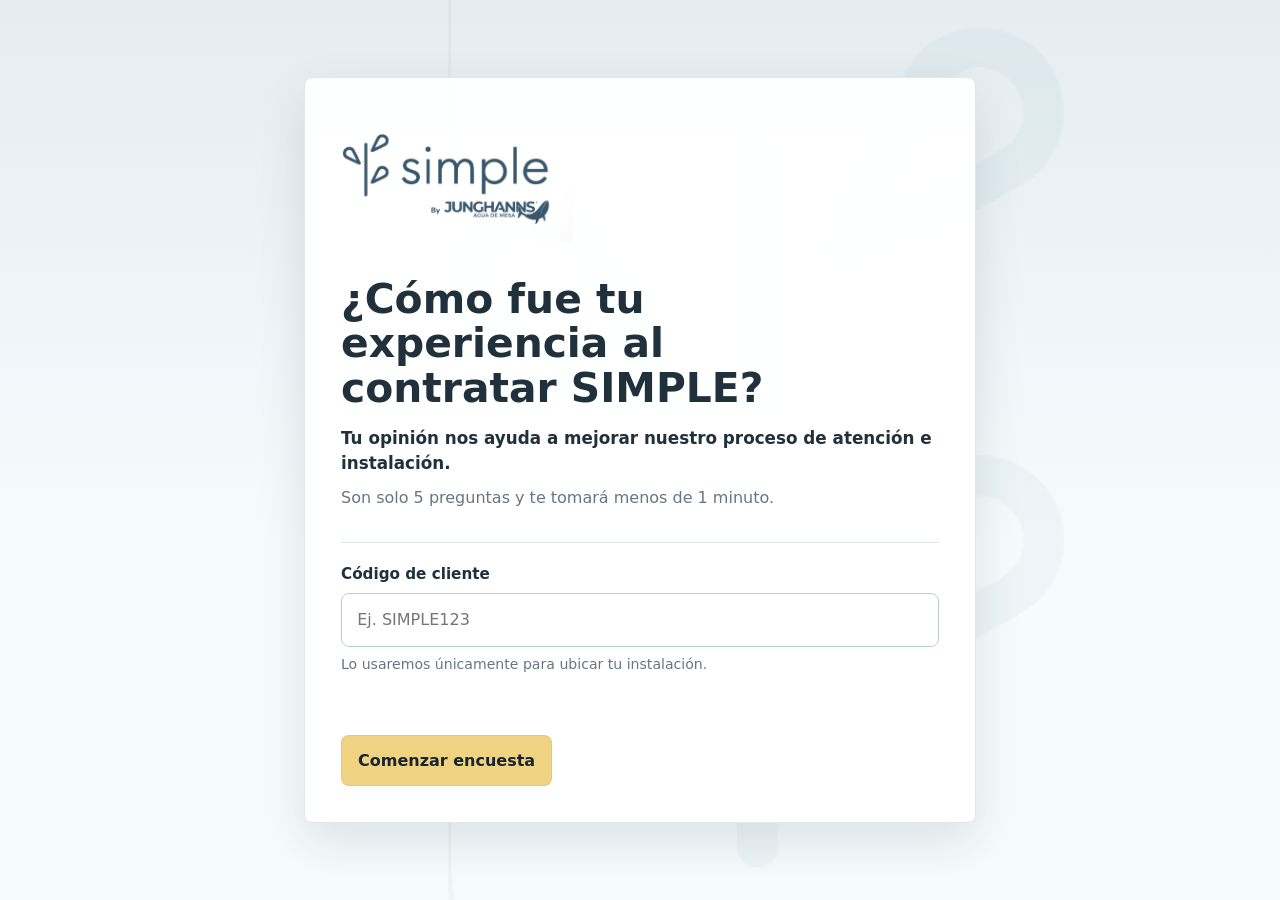
==== encuesta-instalacion.html @ 9a49d9d9 "Add SIMPLE installation survey" ====
<!doctype html>
<html lang="es">
  <head>
    <meta charset="utf-8" />
    <meta name="viewport" content="width=device-width, initial-scale=1" />
    <title>Encuesta de contratación e instalación | SIMPLE by Junghanns</title>
    <meta
      name="description"
      content="Encuesta corta para medir la experiencia de contratación e instalación de SIMPLE by Junghanns."
    />
    <link rel="icon" href="./assets/simple/simple-leaf-watermark.png" />
    <link rel="stylesheet" href="./encuesta-instalacion.css" />
  </head>
  <body>
    <main class="survey-shell" aria-live="polite">
      <section class="survey-card screen screen--active" id="start-screen" aria-labelledby="intro-title">
        <img
          class="simple-logo"
          src="./assets/simple/simple-logo.png"
          alt="SIMPLE by Junghanns"
          width="974"
          height="540"
        />

        <div class="intro-copy">
          <h1 id="intro-title">¿Cómo fue tu experiencia al contratar SIMPLE?</h1>
          <p class="lead">Tu opinión nos ayuda a mejorar nuestro proceso de atención e instalación.</p>
          <p>Son solo 5 preguntas y te tomará menos de 1 minuto.</p>
        </div>

        <div class="client-code-panel" id="client-code-panel">
          <label class="input-label" for="client-code-input">Código de cliente</label>
          <input
            class="text-input"
            id="client-code-input"
            name="codigo"
            autocomplete="off"
            inputmode="text"
            placeholder="Ej. SIMPLE123"
          />
          <p class="field-hint">Lo usaremos únicamente para ubicar tu instalación.</p>
        </div>

        <p class="form-error" id="start-error" role="alert"></p>

        <button class="primary-button" id="start-button" type="button">
          Comenzar encuesta
        </button>
      </section>

      <section class="survey-card screen" id="survey-screen" aria-labelledby="question-title">
        <div class="survey-topbar">
          <div>
            <p class="progress-label" id="progress-label">Pregunta 1 de 5</p>
            <div class="progress-track" aria-hidden="true">
              <span class="progress-fill" id="progress-fill"></span>
            </div>
          </div>
          <span class="code-chip" id="code-chip"></span>
        </div>

        <form id="survey-form" novalidate>
          <fieldset class="question-fieldset">
            <legend id="question-title" tabindex="-1"></legend>
            <p class="question-help" id="question-help"></p>
            <div class="options-grid" id="options-grid"></div>
            <div class="optional-comment" id="optional-comment">
              <label class="input-label" for="improvement-comment">
                ¿Qué podríamos mejorar del proceso de contratación o instalación?
              </label>
              <p class="field-hint">
                Tus comentarios son fundamentales para mejorar nuestro proceso y brindarte una mejor experiencia.
              </p>
              <textarea
                class="text-input textarea-input"
                id="improvement-comment"
                name="comentario_mejora"
                rows="4"
                placeholder="Cuéntanos qué podríamos hacer mejor."
              ></textarea>
            </div>
          </fieldset>

          <p class="form-error" id="question-error" role="alert"></p>

          <div class="form-actions">
            <button class="secondary-button" id="back-button" type="button">Atrás</button>
            <button class="primary-button" id="next-button" type="button">Continuar</button>
            <button class="primary-button" id="submit-button" type="submit">Enviar respuestas</button>
          </div>
        </form>
      </section>

      <section class="survey-card thank-you screen" id="thanks-screen" aria-labelledby="thanks-title">
        <img
          class="simple-logo simple-logo--center"
          src="./assets/simple/simple-logo.png"
          alt="SIMPLE by Junghanns"
          width="974"
          height="540"
        />
        <h1 id="thanks-title">Gracias por compartir tu opinión 💧</h1>
        <p>
          Tu experiencia nos ayuda a mejorar el proceso para que más personas puedan tener agua purificada
          en casa, sin complicaciones.
        </p>
        <button class="secondary-button" id="restart-button" type="button">Volver al inicio</button>
      </section>
    </main>

    <script src="./encuesta-instalacion.js" defer></script>
  </body>
</html>
---- encuesta-instalacion.css ----
:root {
  --simple-green: #a3a983;
  --simple-blue: #7a97ab;
  --simple-yellow: #f0d283;
  --page-bg: #f6fbfd;
  --surface: #ffffff;
  --text: #20313c;
  --muted: #667782;
  --border: #d9e6eb;
  --border-strong: #b9cdd7;
  --danger: #b05045;
  --shadow: 0 18px 48px rgba(32, 49, 60, 0.12);
  --radius: 8px;
}

* {
  box-sizing: border-box;
}

html {
  min-height: 100%;
  background: var(--page-bg);
}

body {
  position: relative;
  min-height: 100vh;
  margin: 0;
  color: var(--text);
  font-family: Inter, ui-sans-serif, system-ui, -apple-system, BlinkMacSystemFont, "Segoe UI", sans-serif;
  line-height: 1.5;
  letter-spacing: 0;
  background:
    linear-gradient(180deg, rgba(122, 151, 171, 0.14), rgba(255, 255, 255, 0) 34rem),
    var(--page-bg);
}

body::before {
  position: fixed;
  inset: 0;
  z-index: 0;
  pointer-events: none;
  content: "";
  background-image: url("./assets/simple/simple-leaf-watermark.png");
  background-repeat: no-repeat;
  background-position: 50% 46%;
  background-size: min(115vw, 34rem) auto;
  opacity: 0.13;
  mix-blend-mode: multiply;
}

button,
input,
textarea {
  font: inherit;
}

button {
  cursor: pointer;
}

.survey-shell {
  position: relative;
  z-index: 1;
  width: min(100%, 46rem);
  min-height: 100vh;
  margin: 0 auto;
  padding: 1rem;
  display: grid;
  place-items: center;
}

.survey-card {
  width: 100%;
  padding: 1.25rem;
  background: rgba(255, 255, 255, 0.96);
  border: 1px solid rgba(217, 230, 235, 0.9);
  border-radius: var(--radius);
  box-shadow: var(--shadow);
}

.simple-logo {
  display: block;
  width: min(14.5rem, 70vw);
  height: auto;
}

.simple-logo--center {
  margin: 0 auto;
}

.screen {
  display: none;
}

.screen--active {
  display: block;
}

.intro-copy {
  margin-top: 2.2rem;
}

h1 {
  margin: 0;
  max-width: 14ch;
  font-size: 2rem;
  line-height: 1.08;
  font-weight: 800;
}

.lead {
  margin-top: 1rem;
  color: var(--text);
  font-size: 1.05rem;
  font-weight: 650;
}

p {
  margin: 0.65rem 0 0;
  color: var(--muted);
}

.client-code-panel {
  margin-top: 2rem;
  padding-top: 1.25rem;
  border-top: 1px solid var(--border);
}

.client-code-panel.is-prefilled {
  display: flex;
  gap: 0.75rem;
  align-items: center;
  justify-content: space-between;
  padding: 0.85rem;
  color: var(--text);
  background: #f8fbf2;
  border: 1px solid rgba(163, 169, 131, 0.45);
  border-radius: var(--radius);
}

.client-code-panel.is-prefilled .input-label {
  margin: 0;
}

.prefilled-code {
  color: var(--text);
  font-weight: 800;
}

.input-label {
  display: block;
  margin-bottom: 0.45rem;
  color: var(--text);
  font-size: 0.95rem;
  font-weight: 750;
}

.text-input {
  width: 100%;
  min-height: 3.1rem;
  padding: 0.85rem 0.95rem;
  color: var(--text);
  background: #ffffff;
  border: 1px solid var(--border-strong);
  border-radius: var(--radius);
  outline: none;
  transition: border-color 160ms ease, box-shadow 160ms ease;
}

.text-input:focus {
  border-color: var(--simple-blue);
  box-shadow: 0 0 0 4px rgba(122, 151, 171, 0.16);
}

.field-hint {
  margin-top: 0.45rem;
  font-size: 0.88rem;
}

.primary-button,
.secondary-button {
  display: inline-flex;
  align-items: center;
  justify-content: center;
  width: 100%;
  min-height: 3.15rem;
  padding: 0.8rem 1rem;
  border: 1px solid transparent;
  border-radius: var(--radius);
  font-size: 1rem;
  font-weight: 800;
  transition: transform 160ms ease, border-color 160ms ease, background-color 160ms ease, color 160ms ease;
}

.primary-button {
  margin-top: 1.5rem;
  color: #17252e;
  background: var(--simple-yellow);
  border-color: rgba(194, 153, 45, 0.24);
}

.primary-button:hover,
.secondary-button:hover,
.option-tile:hover {
  transform: translateY(-1px);
}

.primary-button:disabled {
  cursor: progress;
  opacity: 0.72;
  transform: none;
}

.secondary-button {
  color: var(--text);
  background: #ffffff;
  border-color: var(--border-strong);
}

.survey-topbar {
  display: grid;
  gap: 0.85rem;
}

.progress-label {
  margin: 0 0 0.5rem;
  color: var(--simple-blue);
  font-size: 0.92rem;
  font-weight: 800;
}

.progress-track {
  width: 100%;
  height: 0.55rem;
  overflow: hidden;
  background: #e6f0f4;
  border-radius: 999px;
}

.progress-fill {
  display: block;
  width: 20%;
  height: 100%;
  background: linear-gradient(90deg, var(--simple-green), var(--simple-blue));
  border-radius: inherit;
  transition: width 220ms ease;
}

.code-chip {
  display: inline-flex;
  width: fit-content;
  max-width: 100%;
  padding: 0.45rem 0.7rem;
  color: var(--text);
  background: #f8fbf2;
  border: 1px solid rgba(163, 169, 131, 0.45);
  border-radius: var(--radius);
  font-size: 0.88rem;
  font-weight: 750;
}

.question-fieldset {
  min-width: 0;
  margin: 2rem 0 0;
  padding: 0;
  border: 0;
}

#question-title {
  display: block;
  max-width: 16ch;
  color: var(--text);
  font-size: 1.65rem;
  line-height: 1.14;
  font-weight: 800;
}

.question-help {
  margin-top: 0.8rem;
  color: var(--muted);
}

.options-grid {
  display: grid;
  gap: 0.75rem;
  margin-top: 1.4rem;
}

.options-grid.is-scale {
  grid-template-columns: repeat(5, minmax(0, 1fr));
  gap: 0.45rem;
}

.option-input {
  position: absolute;
  width: 1px;
  height: 1px;
  overflow: hidden;
  clip: rect(0 0 0 0);
}

.option-tile {
  display: flex;
  min-height: 3.35rem;
  align-items: center;
  justify-content: center;
  padding: 0.8rem;
  color: var(--text);
  text-align: center;
  background: #ffffff;
  border: 1px solid var(--border-strong);
  border-radius: var(--radius);
  font-weight: 750;
  transition: transform 160ms ease, border-color 160ms ease, background-color 160ms ease, box-shadow 160ms ease;
}

.option-tile.option-tile--scale {
  min-height: 3.65rem;
  padding: 0.7rem 0.45rem;
  font-size: 1.15rem;
  font-weight: 850;
}

.option-input:focus-visible + .option-tile {
  border-color: var(--simple-blue);
  box-shadow: 0 0 0 4px rgba(122, 151, 171, 0.16);
}

.option-input:checked + .option-tile {
  color: #17252e;
  background: #f7f9ed;
  border-color: var(--simple-green);
  box-shadow: inset 0 0 0 1px var(--simple-green);
}

.scale-labels {
  grid-column: 1 / -1;
  display: flex;
  justify-content: space-between;
  gap: 1rem;
  margin-top: -0.1rem;
  color: var(--muted);
  font-size: 0.82rem;
  font-weight: 650;
}

.optional-comment {
  display: none;
  margin-top: 1.6rem;
  padding-top: 1.25rem;
  border-top: 1px solid var(--border);
}

.optional-comment.is-visible {
  display: block;
}

.textarea-input {
  min-height: 7rem;
  resize: vertical;
}

.form-error {
  min-height: 1.35rem;
  margin-top: 0.9rem;
  color: var(--danger);
  font-size: 0.94rem;
  font-weight: 750;
}

.form-actions {
  display: grid;
  gap: 0.75rem;
  margin-top: 1rem;
}

.form-actions .primary-button,
.form-actions .secondary-button {
  margin-top: 0;
}

#submit-button {
  display: none;
}

.thank-you {
  text-align: center;
}

.thank-you h1 {
  max-width: none;
  margin-top: 1.3rem;
}

.thank-you p {
  max-width: 32rem;
  margin: 1rem auto 0;
}

@media (min-width: 42rem) {
  body::before {
    background-position: calc(50% + 9rem) 50%;
    background-size: min(66vw, 42rem) auto;
    opacity: 0.12;
  }

  .survey-shell {
    padding: 2rem;
  }

  .survey-card {
    padding: 2.25rem;
  }

  h1 {
    max-width: 18ch;
    font-size: 2.55rem;
  }

  .survey-topbar {
    grid-template-columns: minmax(0, 1fr) auto;
    align-items: start;
  }

  #question-title {
    max-width: 24ch;
    font-size: 2rem;
  }

  .form-actions {
    grid-template-columns: 10rem minmax(0, 1fr);
  }

  .form-actions.is-first {
    grid-template-columns: minmax(0, 1fr);
  }

  .form-actions.has-submit {
    grid-template-columns: 10rem minmax(0, 1fr);
  }

  .primary-button,
  .secondary-button {
    width: auto;
  }
}

@media (prefers-reduced-motion: reduce) {
  *,
  *::before,
  *::after {
    scroll-behavior: auto !important;
    transition-duration: 0.01ms !important;
    animation-duration: 0.01ms !important;
    animation-iteration-count: 1 !important;
  }
}
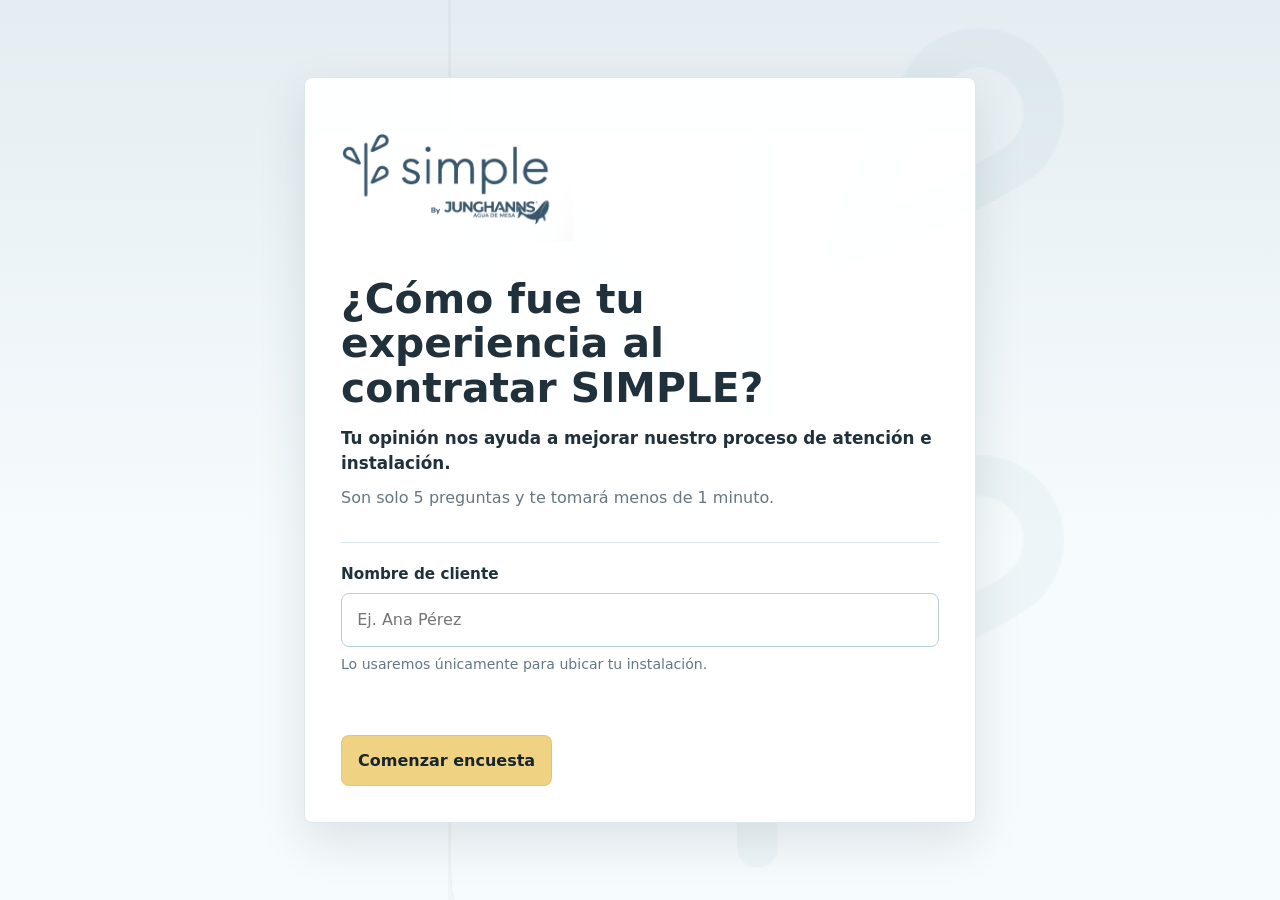
==== commit 9d1749cc: "version final" ====
--- a/encuesta-instalacion.html
+++ b/encuesta-instalacion.html
@@ -29,14 +29,14 @@
         </div>
 
         <div class="client-code-panel" id="client-code-panel">
-          <label class="input-label" for="client-code-input">Código de cliente</label>
+          <label class="input-label" for="client-code-input">Nombre de cliente</label>
           <input
             class="text-input"
             id="client-code-input"
-            name="codigo"
-            autocomplete="off"
+            name="nombre"
+            autocomplete="name"
             inputmode="text"
-            placeholder="Ej. SIMPLE123"
+            placeholder="Ej. Ana Pérez"
           />
           <p class="field-hint">Lo usaremos únicamente para ubicar tu instalación.</p>
         </div>
@@ -108,6 +108,7 @@
       </section>
     </main>
 
+    <script src="./config.js"></script>
     <script src="./encuesta-instalacion.js" defer></script>
   </body>
 </html>
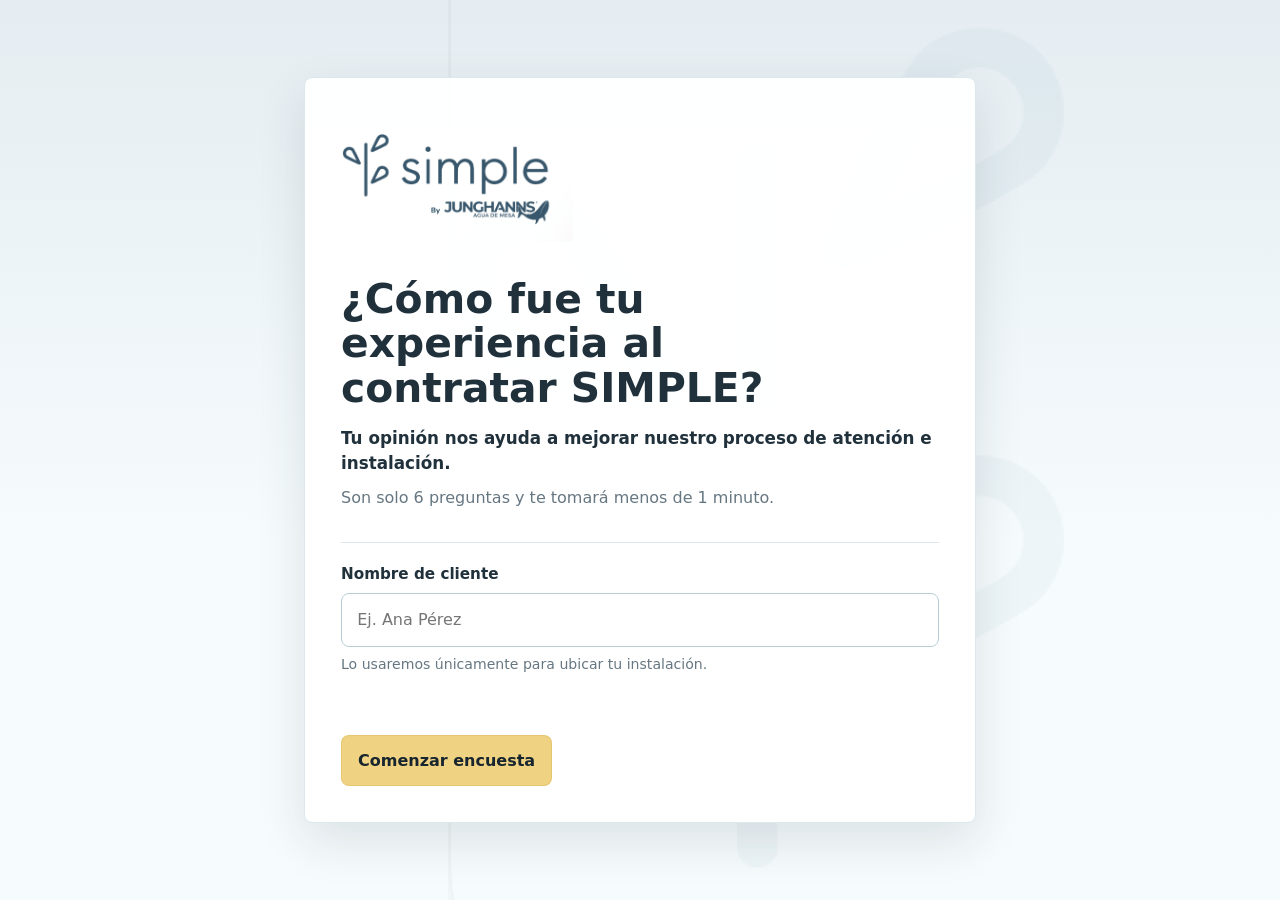
==== commit dccf26be: "Add post-installation info question" ====
--- a/encuesta-instalacion.html
+++ b/encuesta-instalacion.html
@@ -25,7 +25,7 @@
         <div class="intro-copy">
           <h1 id="intro-title">¿Cómo fue tu experiencia al contratar SIMPLE?</h1>
           <p class="lead">Tu opinión nos ayuda a mejorar nuestro proceso de atención e instalación.</p>
-          <p>Son solo 5 preguntas y te tomará menos de 1 minuto.</p>
+          <p>Son solo 6 preguntas y te tomará menos de 1 minuto.</p>
         </div>
 
         <div class="client-code-panel" id="client-code-panel">
@@ -51,7 +51,7 @@
       <section class="survey-card screen" id="survey-screen" aria-labelledby="question-title">
         <div class="survey-topbar">
           <div>
-            <p class="progress-label" id="progress-label">Pregunta 1 de 5</p>
+            <p class="progress-label" id="progress-label">Pregunta 1 de 6</p>
             <div class="progress-track" aria-hidden="true">
               <span class="progress-fill" id="progress-fill"></span>
             </div>
--- a/encuesta-instalacion.css
+++ b/encuesta-instalacion.css
@@ -292,6 +292,10 @@
   gap: 0.45rem;
 }
 
+.options-grid.is-scale-wide {
+  grid-template-columns: repeat(auto-fit, minmax(3rem, 1fr));
+}
+
 .option-input {
   position: absolute;
   width: 1px;
